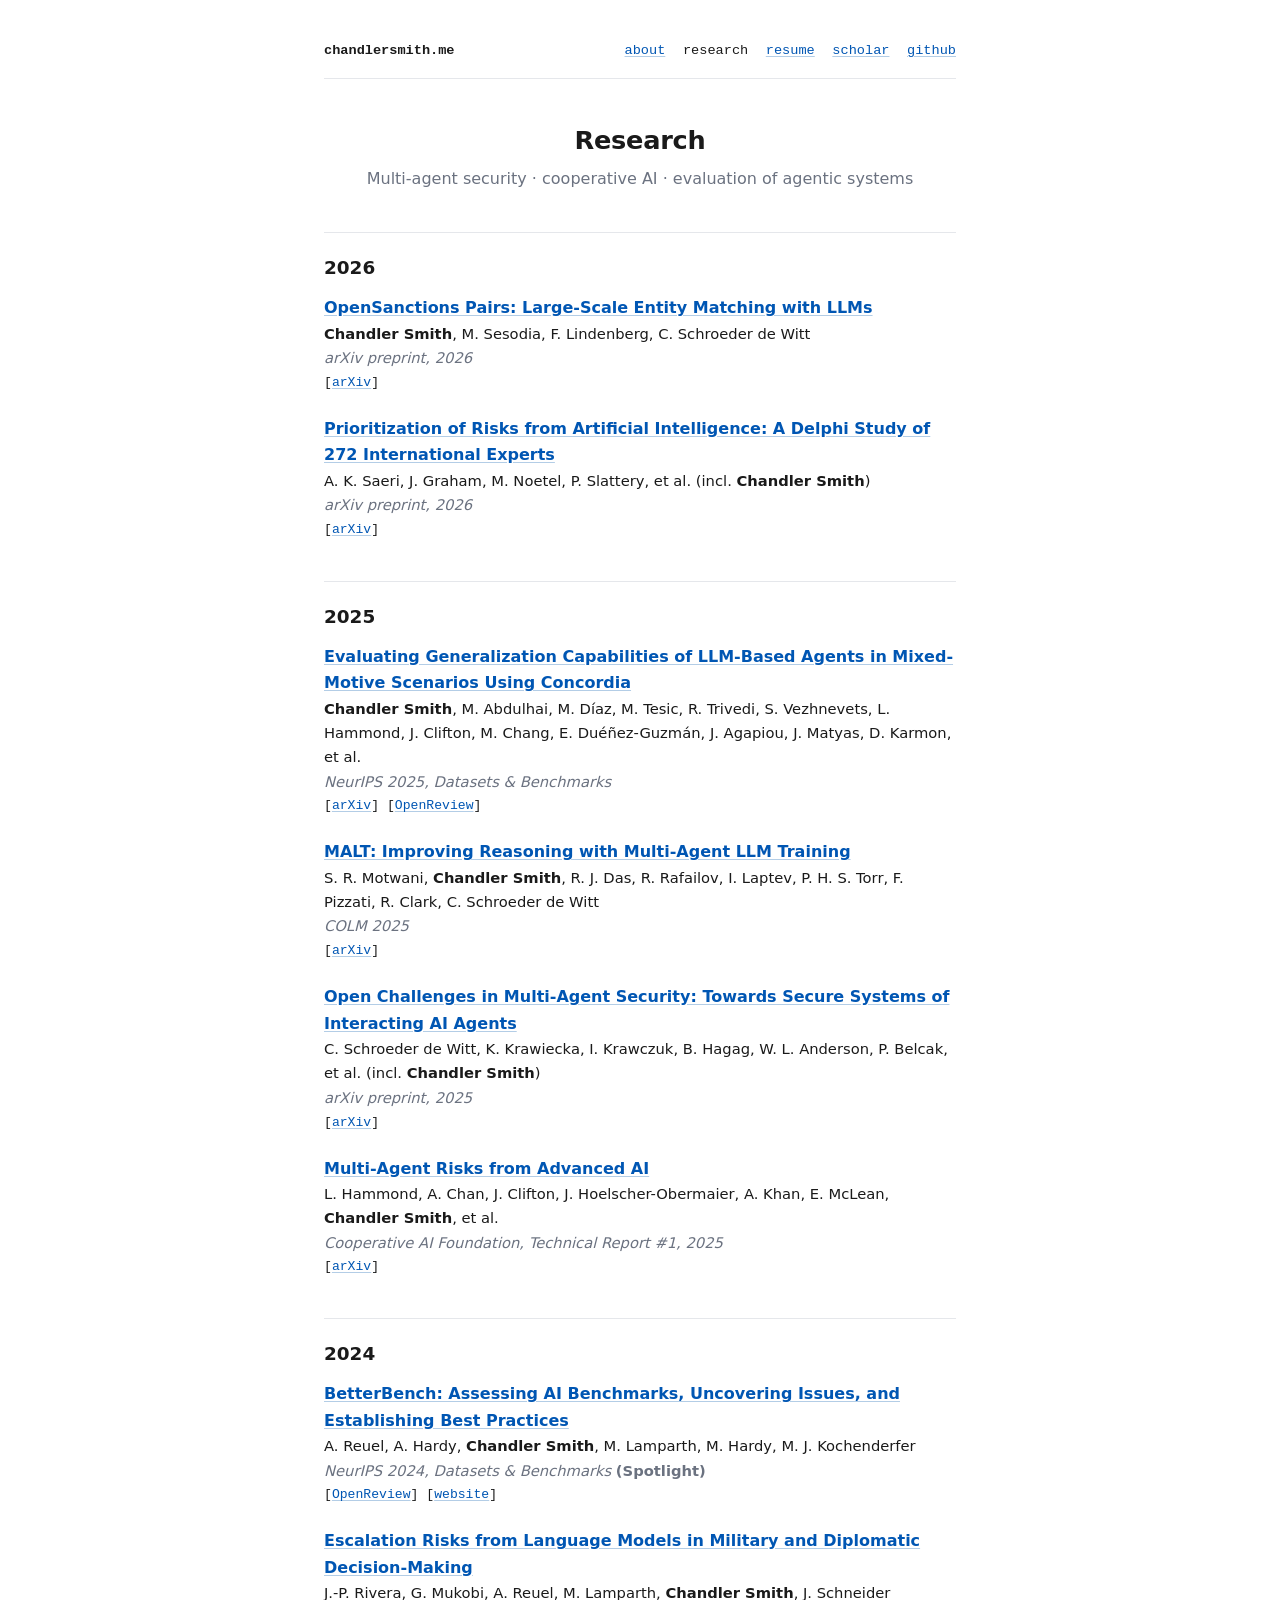
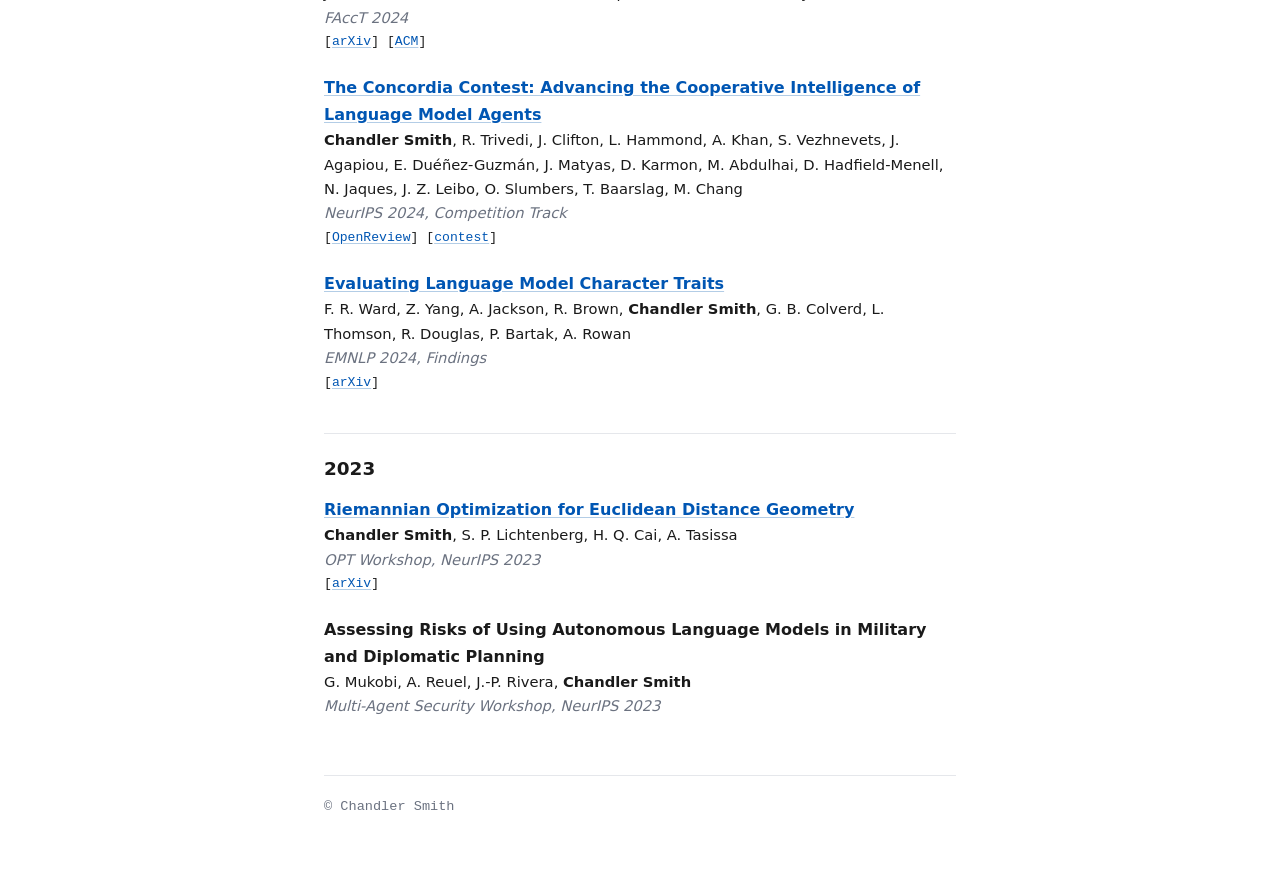
==== research.html @ a65b5d95 "Redesign site: clean two-page layout with research tab - Rewrite index.html as a minimal, typography" ====
<!DOCTYPE html>
<html lang="en">
<head>
    <meta charset="UTF-8">
    <meta name="viewport" content="width=device-width, initial-scale=1.0">
    <title>Research — Chandler Smith</title>
    <meta name="description" content="Publications by Chandler Smith on multi-agent security, cooperative AI, AI control, and the evaluation of agentic systems.">
    <link rel="canonical" href="https://chandlersmith.me/research.html">
    <meta property="og:title" content="Research — Chandler Smith">
    <meta property="og:description" content="Publications on multi-agent security, cooperative AI, AI control, and the evaluation of agentic systems.">
    <meta property="og:url" content="https://chandlersmith.me/research.html">
    <meta property="og:image" content="https://chandlersmith.me/images/portrait.jpg">
    <meta name="twitter:card" content="summary">
    <link rel="icon" type="image/svg+xml" href="favicon.svg">
    <link rel="stylesheet" href="style.css">
</head>
<body>
    <nav>
        <a class="site-name" href="./">chandlersmith.me</a>
        <a href="./">about</a>
        <a class="active" href="research.html" aria-current="page">research</a>
        <a href="assets/chandler-smith-resume.pdf">resume</a>
        <a href="https://scholar.google.com/citations?user=MW32guUAAAAJ&amp;hl=en">scholar</a>
        <a href="https://github.com/chansmi">github</a>
    </nav>

    <h1>Research</h1>
    <p class="role">Multi-agent security &middot; cooperative AI &middot; evaluation of agentic systems</p>

    <h2>2026</h2>
    <ul class="pubs">
        <li>
            <span class="pub-title"><a href="https://arxiv.org/abs/2603.11051">OpenSanctions Pairs: Large-Scale Entity Matching with LLMs</a></span>
            <span class="pub-authors"><b>Chandler Smith</b>, M. Sesodia, F. Lindenberg, C. Schroeder de Witt</span>
            <span class="pub-venue">arXiv preprint, 2026</span>
            <span class="pub-links">[<a href="https://arxiv.org/abs/2603.11051">arXiv</a>]</span>
        </li>
        <li>
            <span class="pub-title"><a href="https://arxiv.org/abs/2606.04490">Prioritization of Risks from Artificial Intelligence: A Delphi Study of 272 International Experts</a></span>
            <span class="pub-authors">A. K. Saeri, J. Graham, M. Noetel, P. Slattery, et al. (incl. <b>Chandler Smith</b>)</span>
            <span class="pub-venue">arXiv preprint, 2026</span>
            <span class="pub-links">[<a href="https://arxiv.org/abs/2606.04490">arXiv</a>]</span>
        </li>
    </ul>

    <h2>2025</h2>
    <ul class="pubs">
        <li>
            <span class="pub-title"><a href="https://arxiv.org/abs/2512.03318">Evaluating Generalization Capabilities of LLM-Based Agents in Mixed-Motive Scenarios Using Concordia</a></span>
            <span class="pub-authors"><b>Chandler Smith</b>, M. Abdulhai, M. Díaz, M. Tesic, R. Trivedi, S. Vezhnevets, L. Hammond, J. Clifton, M. Chang, E. Duéñez-Guzmán, J. Agapiou, J. Matyas, D. Karmon, et al.</span>
            <span class="pub-venue">NeurIPS 2025, Datasets &amp; Benchmarks</span>
            <span class="pub-links">[<a href="https://arxiv.org/abs/2512.03318">arXiv</a>] [<a href="https://openreview.net/pdf?id=yG4Fj0voJZ">OpenReview</a>]</span>
        </li>
        <li>
            <span class="pub-title"><a href="https://arxiv.org/abs/2412.01928">MALT: Improving Reasoning with Multi-Agent LLM Training</a></span>
            <span class="pub-authors">S. R. Motwani, <b>Chandler Smith</b>, R. J. Das, R. Rafailov, I. Laptev, P. H. S. Torr, F. Pizzati, R. Clark, C. Schroeder de Witt</span>
            <span class="pub-venue">COLM 2025</span>
            <span class="pub-links">[<a href="https://arxiv.org/abs/2412.01928">arXiv</a>]</span>
        </li>
        <li>
            <span class="pub-title"><a href="https://arxiv.org/abs/2505.02077">Open Challenges in Multi-Agent Security: Towards Secure Systems of Interacting AI Agents</a></span>
            <span class="pub-authors">C. Schroeder de Witt, K. Krawiecka, I. Krawczuk, B. Hagag, W. L. Anderson, P. Belcak, et al. (incl. <b>Chandler Smith</b>)</span>
            <span class="pub-venue">arXiv preprint, 2025</span>
            <span class="pub-links">[<a href="https://arxiv.org/abs/2505.02077">arXiv</a>]</span>
        </li>
        <li>
            <span class="pub-title"><a href="https://arxiv.org/abs/2502.14143">Multi-Agent Risks from Advanced AI</a></span>
            <span class="pub-authors">L. Hammond, A. Chan, J. Clifton, J. Hoelscher-Obermaier, A. Khan, E. McLean, <b>Chandler Smith</b>, et al.</span>
            <span class="pub-venue">Cooperative AI Foundation, Technical Report #1, 2025</span>
            <span class="pub-links">[<a href="https://arxiv.org/abs/2502.14143">arXiv</a>]</span>
        </li>
    </ul>

    <h2>2024</h2>
    <ul class="pubs">
        <li>
            <span class="pub-title"><a href="https://openreview.net/forum?id=hcOq2buakM">BetterBench: Assessing AI Benchmarks, Uncovering Issues, and Establishing Best Practices</a></span>
            <span class="pub-authors">A. Reuel, A. Hardy, <b>Chandler Smith</b>, M. Lamparth, M. Hardy, M. J. Kochenderfer</span>
            <span class="pub-venue">NeurIPS 2024, Datasets &amp; Benchmarks <span class="pub-note">(Spotlight)</span></span>
            <span class="pub-links">[<a href="https://openreview.net/forum?id=hcOq2buakM">OpenReview</a>] [<a href="https://betterbench.stanford.edu/">website</a>]</span>
        </li>
        <li>
            <span class="pub-title"><a href="https://dl.acm.org/doi/10.1145/3630106.3658942">Escalation Risks from Language Models in Military and Diplomatic Decision-Making</a></span>
            <span class="pub-authors">J.-P. Rivera, G. Mukobi, A. Reuel, M. Lamparth, <b>Chandler Smith</b>, J. Schneider</span>
            <span class="pub-venue">FAccT 2024</span>
            <span class="pub-links">[<a href="https://arxiv.org/abs/2401.03408">arXiv</a>] [<a href="https://dl.acm.org/doi/10.1145/3630106.3658942">ACM</a>]</span>
        </li>
        <li>
            <span class="pub-title"><a href="https://openreview.net/forum?id=dfeFy1PSSw">The Concordia Contest: Advancing the Cooperative Intelligence of Language Model Agents</a></span>
            <span class="pub-authors"><b>Chandler Smith</b>, R. Trivedi, J. Clifton, L. Hammond, A. Khan, S. Vezhnevets, J. Agapiou, E. Duéñez-Guzmán, J. Matyas, D. Karmon, M. Abdulhai, D. Hadfield-Menell, N. Jaques, J. Z. Leibo, O. Slumbers, T. Baarslag, M. Chang</span>
            <span class="pub-venue">NeurIPS 2024, Competition Track</span>
            <span class="pub-links">[<a href="https://openreview.net/forum?id=dfeFy1PSSw">OpenReview</a>] [<a href="https://www.codabench.org/competitions/3888/">contest</a>]</span>
        </li>
        <li>
            <span class="pub-title"><a href="https://arxiv.org/abs/2410.04272">Evaluating Language Model Character Traits</a></span>
            <span class="pub-authors">F. R. Ward, Z. Yang, A. Jackson, R. Brown, <b>Chandler Smith</b>, G. B. Colverd, L. Thomson, R. Douglas, P. Bartak, A. Rowan</span>
            <span class="pub-venue">EMNLP 2024, Findings</span>
            <span class="pub-links">[<a href="https://arxiv.org/abs/2410.04272">arXiv</a>]</span>
        </li>
    </ul>

    <h2>2023</h2>
    <ul class="pubs">
        <li>
            <span class="pub-title"><a href="https://arxiv.org/abs/2410.06376">Riemannian Optimization for Euclidean Distance Geometry</a></span>
            <span class="pub-authors"><b>Chandler Smith</b>, S. P. Lichtenberg, H. Q. Cai, A. Tasissa</span>
            <span class="pub-venue">OPT Workshop, NeurIPS 2023</span>
            <span class="pub-links">[<a href="https://arxiv.org/abs/2410.06376">arXiv</a>]</span>
        </li>
        <li>
            <span class="pub-title">Assessing Risks of Using Autonomous Language Models in Military and Diplomatic Planning</span>
            <span class="pub-authors">G. Mukobi, A. Reuel, J.-P. Rivera, <b>Chandler Smith</b></span>
            <span class="pub-venue">Multi-Agent Security Workshop, NeurIPS 2023</span>
        </li>
    </ul>

    <footer>&copy; Chandler Smith</footer>
</body>
</html>
---- style.css ----
:root {
  --bg: #ffffff;
  --text: #1a1a1a;
  --muted: #6b7280;
  --link: #0056b3;
  --link-underline: #b3cde6;
  --rule: #e5e7eb;
  --mono: ui-monospace, "SF Mono", Menlo, Consolas, monospace;
}

@media (prefers-color-scheme: dark) {
  :root {
    --bg: #111417;
    --text: #e6e6e6;
    --muted: #9ca3af;
    --link: #7ab3e8;
    --link-underline: #3d5a75;
    --rule: #2a2f36;
  }
}

* {
  box-sizing: border-box;
}

body {
  margin: 0 auto;
  padding: 2.5rem 1.25rem 4rem;
  max-width: 42rem;
  background: var(--bg);
  color: var(--text);
  font-family: system-ui, -apple-system, "Segoe UI", Helvetica, Arial, sans-serif;
  font-size: 16px;
  line-height: 1.65;
}

a {
  color: var(--link);
  text-decoration: underline;
  text-decoration-color: var(--link-underline);
  text-underline-offset: 2px;
  transition: text-decoration-color 0.15s ease;
}

a:hover {
  text-decoration-color: var(--link);
}

nav {
  display: flex;
  flex-wrap: wrap;
  align-items: baseline;
  gap: 0.35rem 1.1rem;
  font-family: var(--mono);
  font-size: 0.85rem;
  padding-bottom: 1rem;
  border-bottom: 1px solid var(--rule);
  margin-bottom: 2.5rem;
}

nav .site-name {
  font-weight: 600;
  color: var(--text);
  text-decoration: none;
  margin-right: auto;
}

nav a.active {
  color: var(--text);
  text-decoration: none;
  pointer-events: none;
}

.portrait {
  display: block;
  margin: 0 auto 1.5rem;
  width: 220px;
  max-width: 100%;
  height: auto;
  border-radius: 6px;
}

h1 {
  font-size: 1.6rem;
  font-weight: 650;
  text-align: center;
  margin: 0 0 0.25rem;
  letter-spacing: -0.01em;
}

.role {
  text-align: center;
  color: var(--muted);
  margin: 0 0 2.25rem;
}

h2 {
  font-size: 1.15rem;
  font-weight: 650;
  margin: 2.5rem 0 0.75rem;
  padding-top: 1.25rem;
  border-top: 1px solid var(--rule);
}

/* News list */
.news {
  list-style: none;
  padding: 0;
  margin: 0;
}

.news li {
  display: flex;
  gap: 1rem;
  margin-bottom: 0.5rem;
}

.news .date {
  font-family: var(--mono);
  font-size: 0.82rem;
  color: var(--muted);
  white-space: nowrap;
  padding-top: 0.15rem;
}

/* Contact row */
.contact {
  font-size: 0.95rem;
}

/* Publications */
.pubs {
  list-style: none;
  padding: 0;
  margin: 0;
}

.pubs li {
  margin-bottom: 1.4rem;
}

.pubs li > span {
  display: block;
}

.pub-title {
  font-weight: 600;
}

.pub-authors {
  font-size: 0.92rem;
}

.pub-venue {
  font-size: 0.92rem;
  font-style: italic;
  color: var(--muted);
}

.pub-venue .pub-note {
  font-style: normal;
  font-weight: 600;
}

.pub-links {
  font-family: var(--mono);
  font-size: 0.82rem;
  margin-top: 0.1rem;
}

footer {
  margin-top: 3.5rem;
  padding-top: 1.25rem;
  border-top: 1px solid var(--rule);
  font-size: 0.85rem;
  color: var(--muted);
  font-family: var(--mono);
}

@media (max-width: 480px) {
  body {
    padding-top: 1.5rem;
  }

  nav .site-name {
    width: 100%;
  }

  .portrait {
    width: 180px;
  }

  .news li {
    flex-direction: column;
    gap: 0;
    margin-bottom: 0.9rem;
  }
}
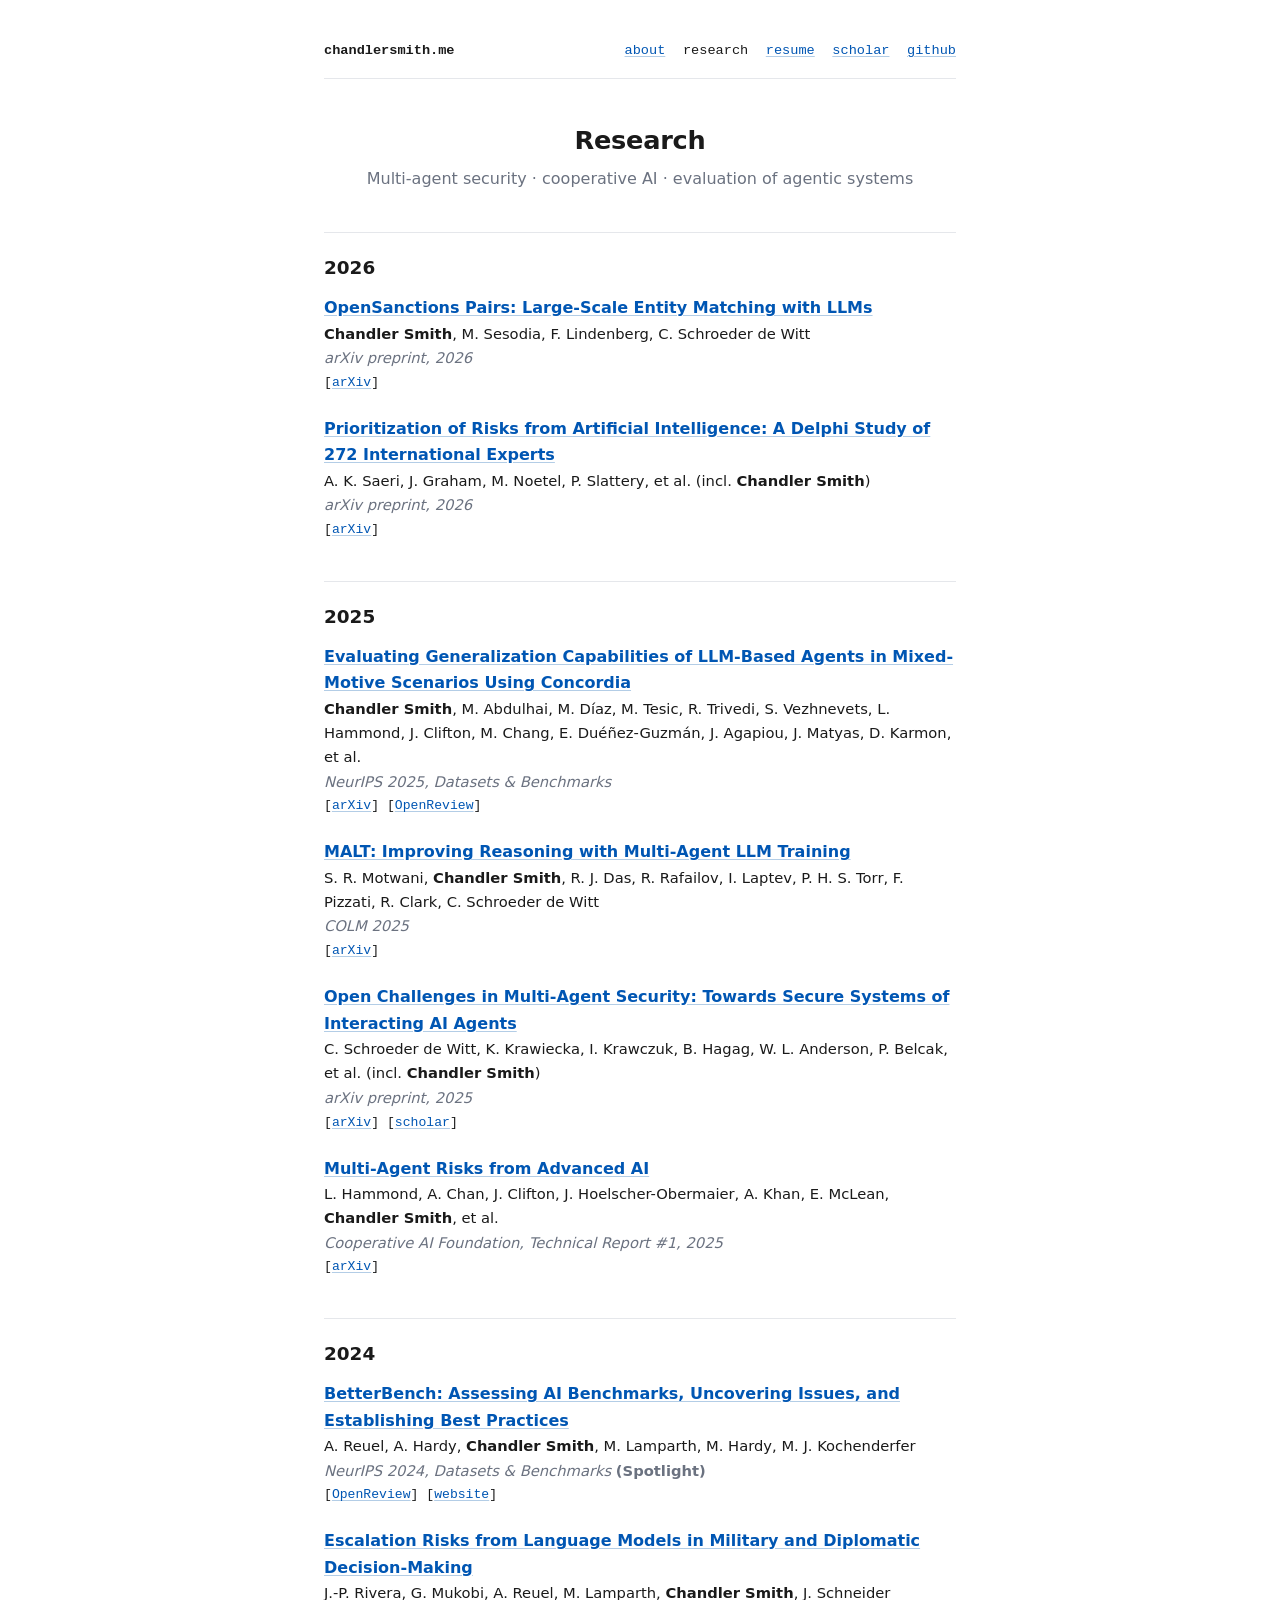
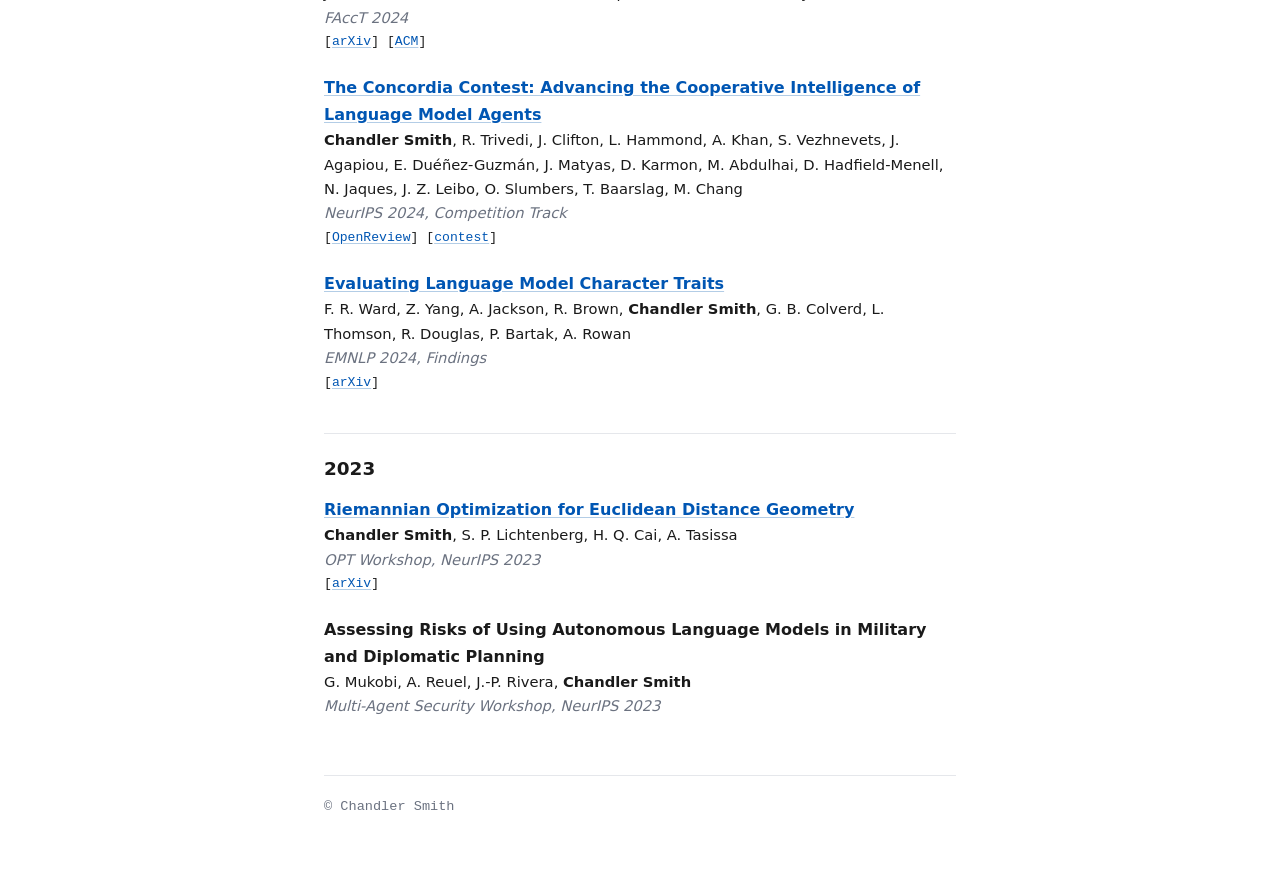
==== commit 8838a948: "Polish: capitalize Student Researcher, update Torr link, add Scholar link for multi-agent security p" ====
--- a/research.html
+++ b/research.html
@@ -61,7 +61,7 @@
             <span class="pub-title"><a href="https://arxiv.org/abs/2505.02077">Open Challenges in Multi-Agent Security: Towards Secure Systems of Interacting AI Agents</a></span>
             <span class="pub-authors">C. Schroeder de Witt, K. Krawiecka, I. Krawczuk, B. Hagag, W. L. Anderson, P. Belcak, et al. (incl. <b>Chandler Smith</b>)</span>
             <span class="pub-venue">arXiv preprint, 2025</span>
-            <span class="pub-links">[<a href="https://arxiv.org/abs/2505.02077">arXiv</a>]</span>
+            <span class="pub-links">[<a href="https://arxiv.org/abs/2505.02077">arXiv</a>] [<a href="https://scholar.google.com/citations?view_op=view_citation&amp;hl=en&amp;user=MW32guUAAAAJ&amp;citation_for_view=MW32guUAAAAJ:_kc_bZDykSQC">scholar</a>]</span>
         </li>
         <li>
             <span class="pub-title"><a href="https://arxiv.org/abs/2502.14143">Multi-Agent Risks from Advanced AI</a></span>
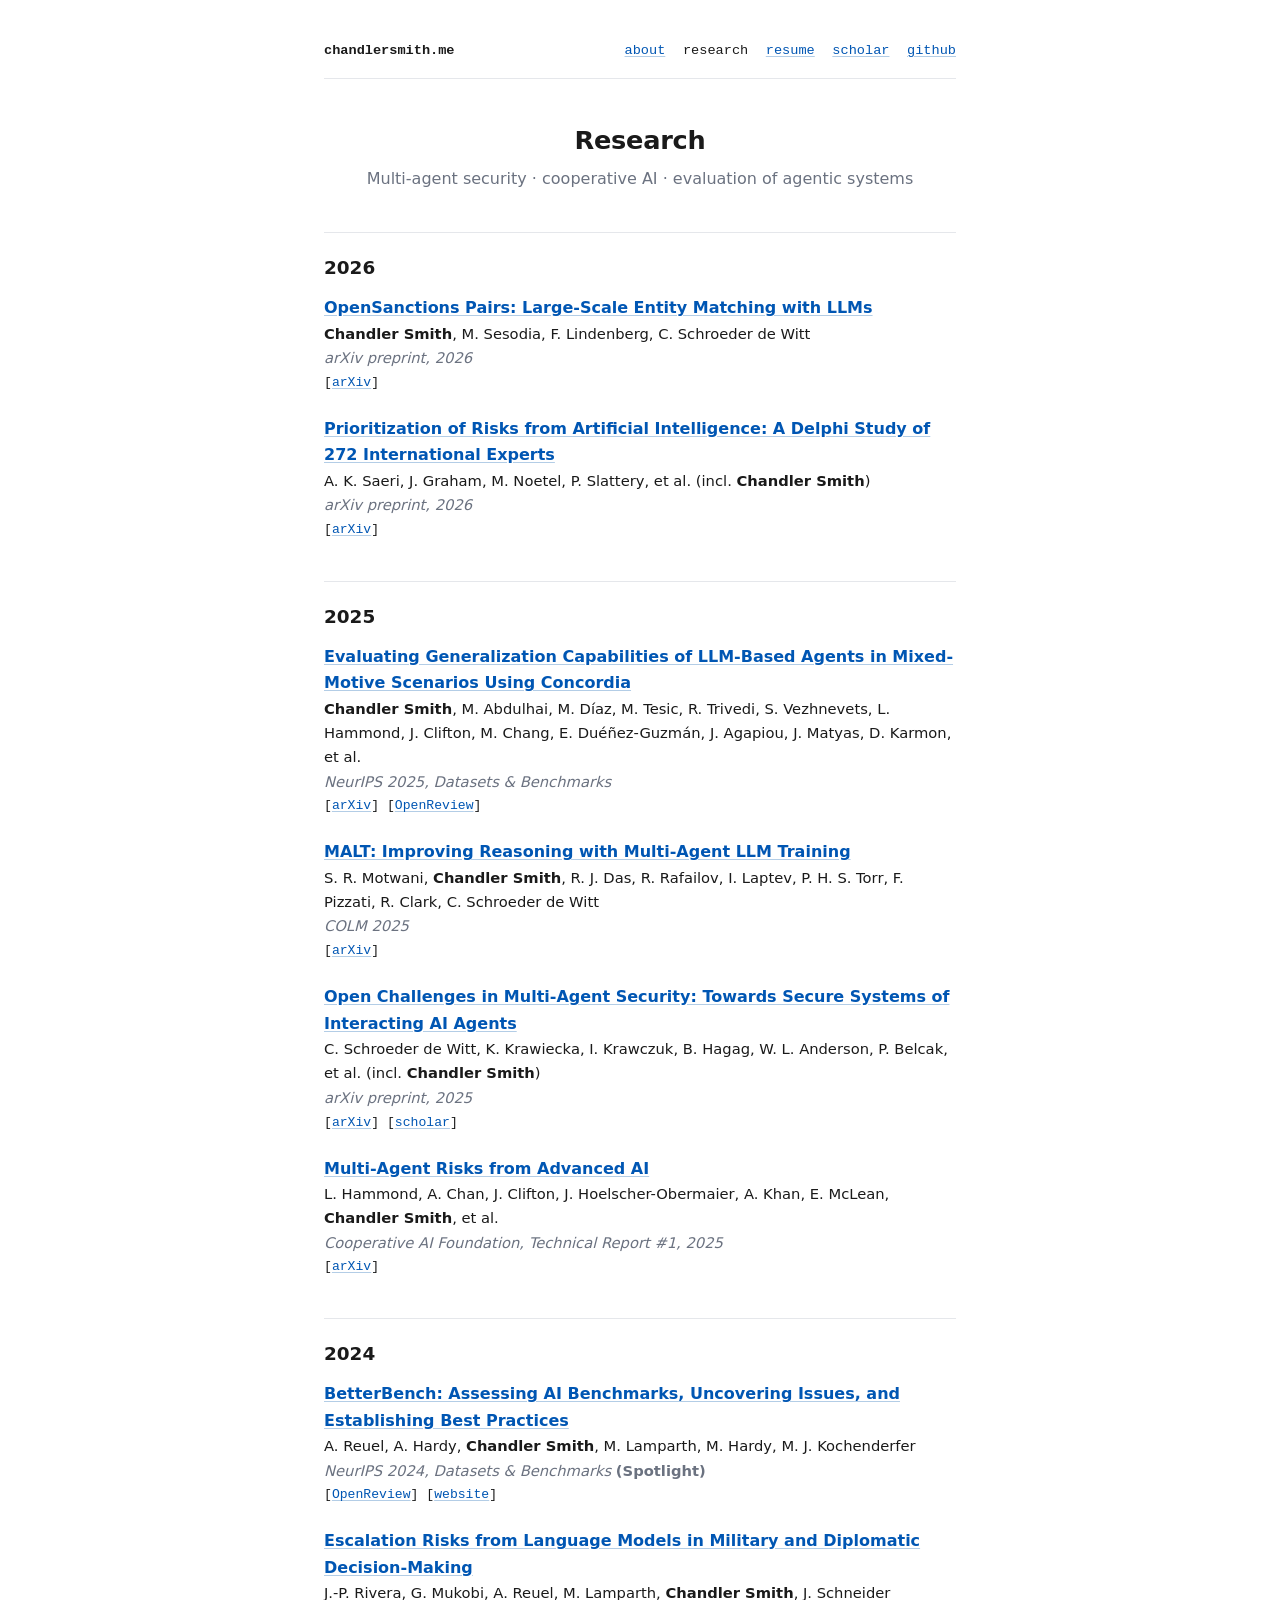
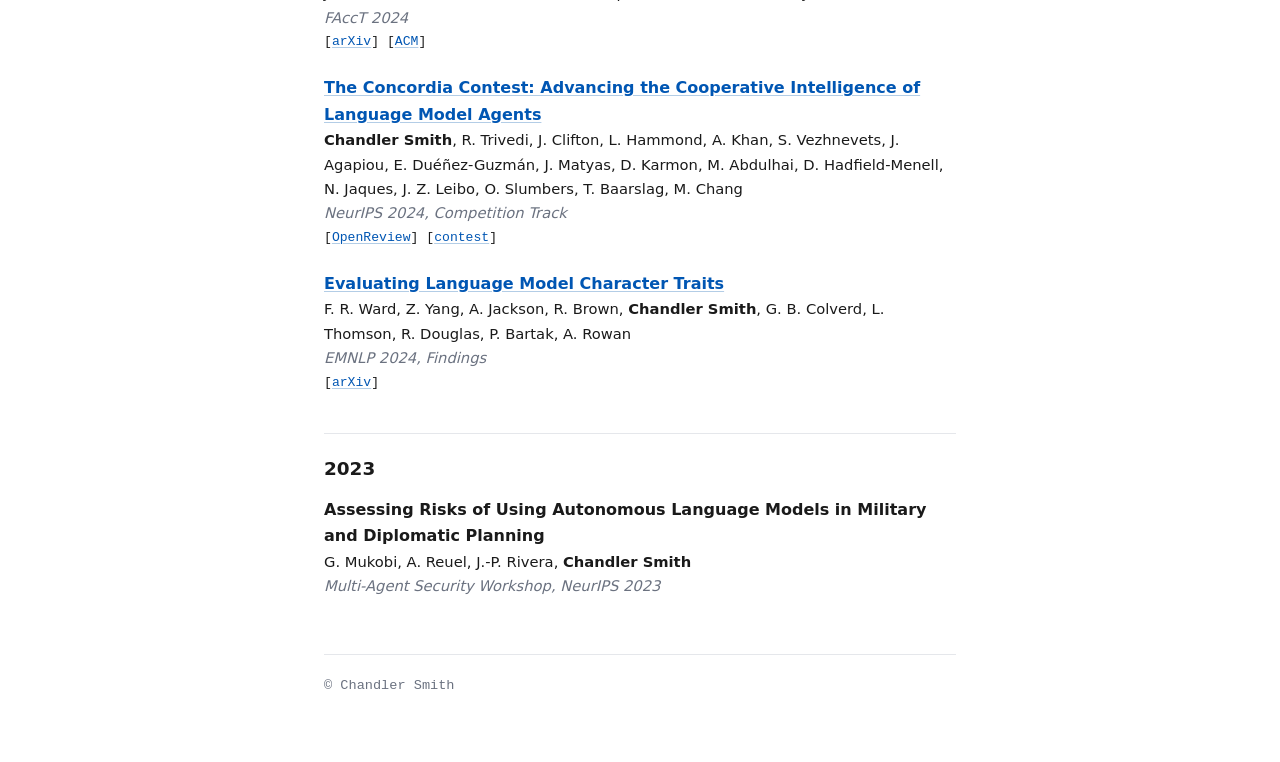
==== commit ff62692f: "Remove Riemannian Optimization paper (different C. M. Smith) Co-Authored-By: Claude Fable 5 <noreply" ====
--- a/research.html
+++ b/research.html
@@ -102,12 +102,6 @@
     <h2>2023</h2>
     <ul class="pubs">
         <li>
-            <span class="pub-title"><a href="https://arxiv.org/abs/2410.06376">Riemannian Optimization for Euclidean Distance Geometry</a></span>
-            <span class="pub-authors"><b>Chandler Smith</b>, S. P. Lichtenberg, H. Q. Cai, A. Tasissa</span>
-            <span class="pub-venue">OPT Workshop, NeurIPS 2023</span>
-            <span class="pub-links">[<a href="https://arxiv.org/abs/2410.06376">arXiv</a>]</span>
-        </li>
-        <li>
             <span class="pub-title">Assessing Risks of Using Autonomous Language Models in Military and Diplomatic Planning</span>
             <span class="pub-authors">G. Mukobi, A. Reuel, J.-P. Rivera, <b>Chandler Smith</b></span>
             <span class="pub-venue">Multi-Agent Security Workshop, NeurIPS 2023</span>
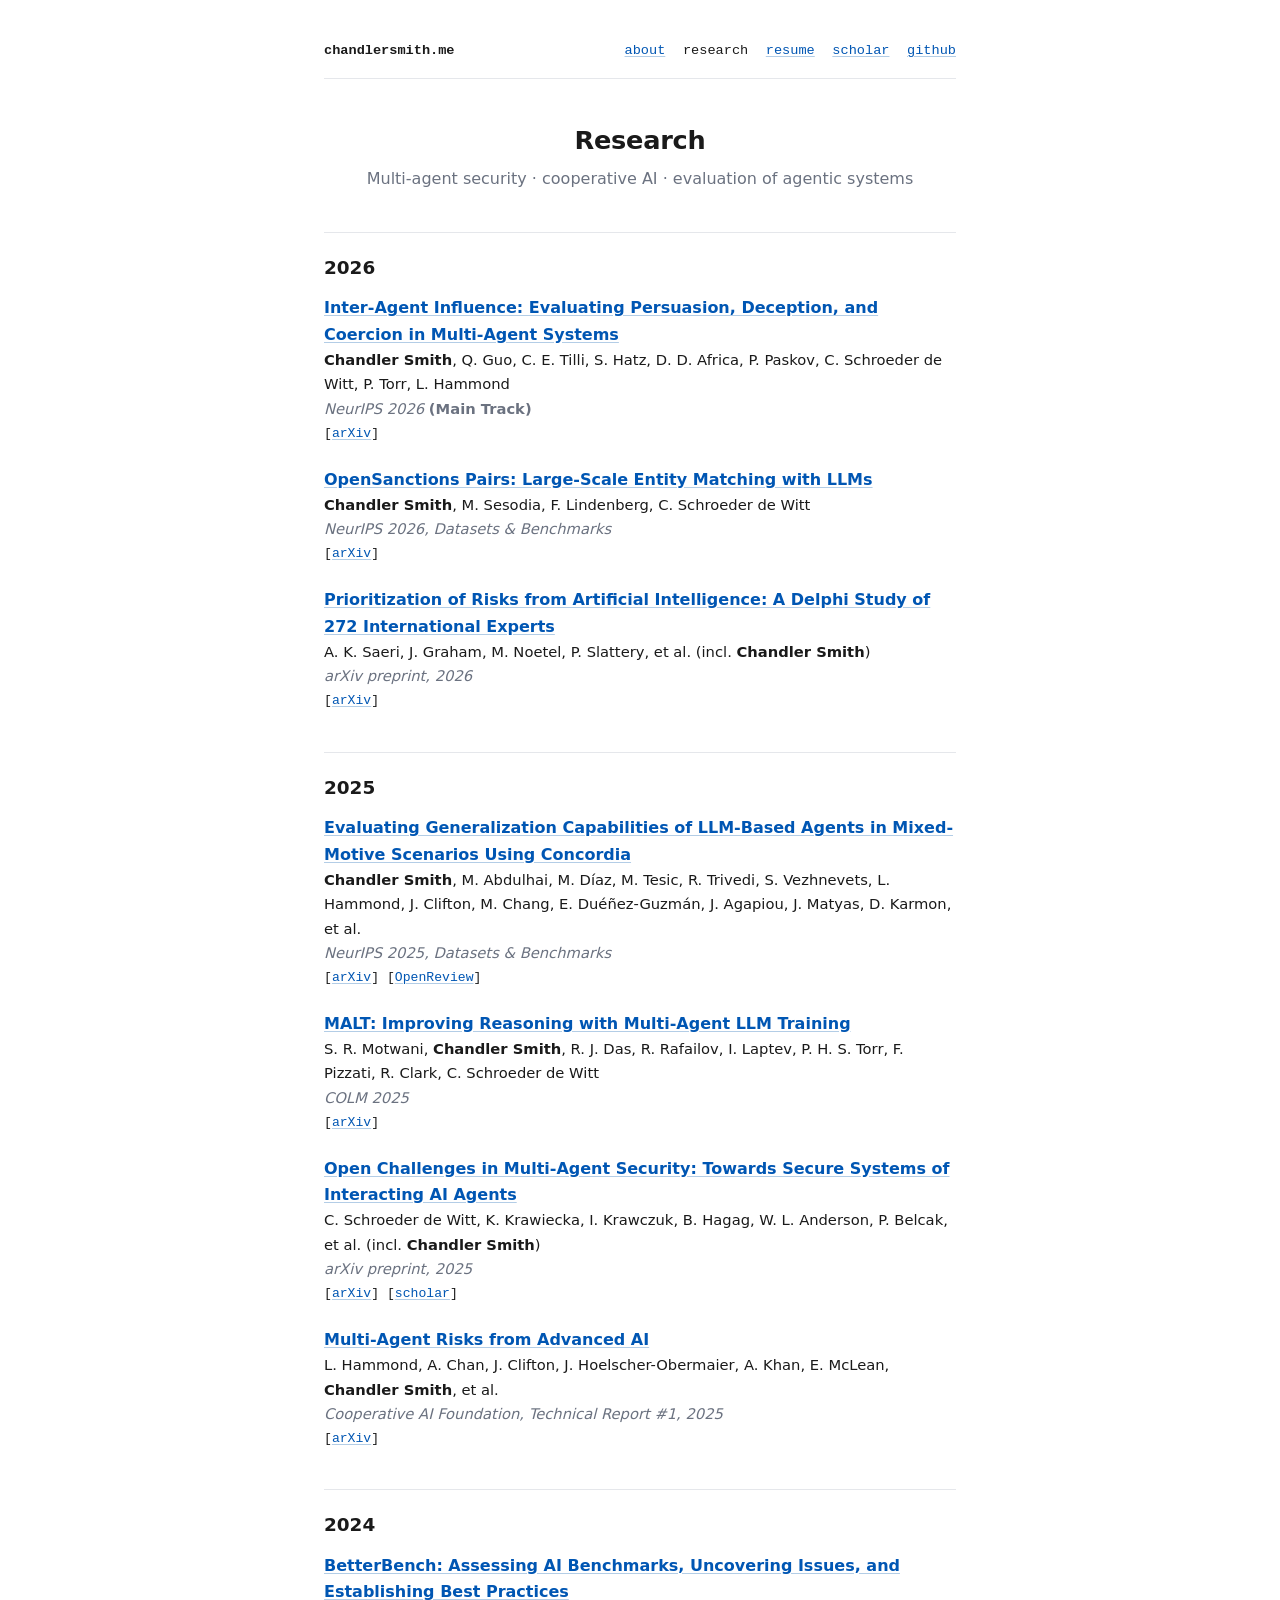
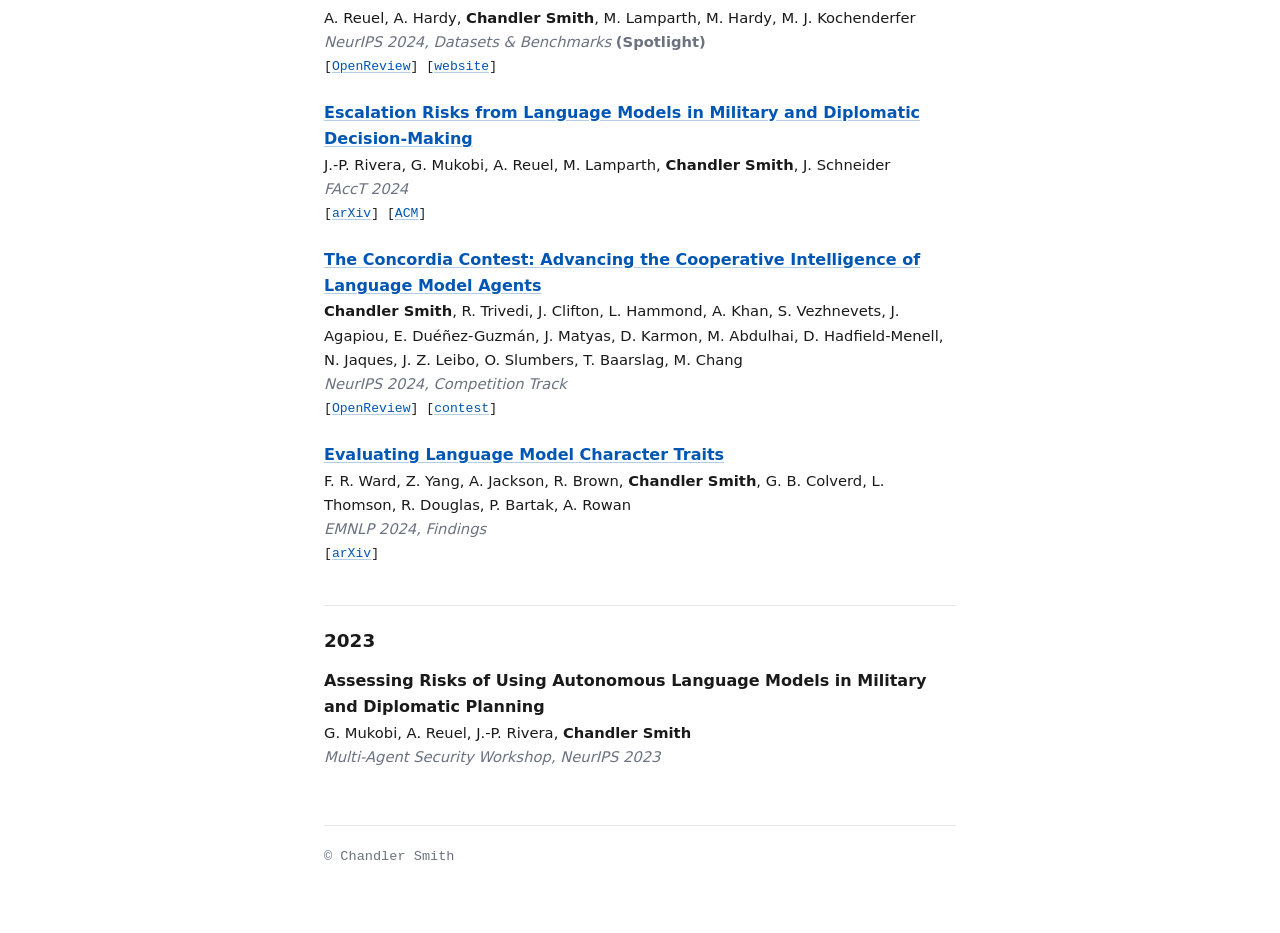
==== commit da34a930: "Add Inter-Agent Influence paper and NeurIPS 2026 acceptances - Add Inter-Agent Influence: Evaluating" ====
--- a/research.html
+++ b/research.html
@@ -30,9 +30,15 @@
     <h2>2026</h2>
     <ul class="pubs">
         <li>
+            <span class="pub-title"><a href="https://arxiv.org/abs/2611.04556">Inter-Agent Influence: Evaluating Persuasion, Deception, and Coercion in Multi-Agent Systems</a></span>
+            <span class="pub-authors"><b>Chandler Smith</b>, Q. Guo, C. E. Tilli, S. Hatz, D. D. Africa, P. Paskov, C. Schroeder de Witt, P. Torr, L. Hammond</span>
+            <span class="pub-venue">NeurIPS 2026 <span class="pub-note">(Main Track)</span></span>
+            <span class="pub-links">[<a href="https://arxiv.org/abs/2611.04556">arXiv</a>]</span>
+        </li>
+        <li>
             <span class="pub-title"><a href="https://arxiv.org/abs/2603.11051">OpenSanctions Pairs: Large-Scale Entity Matching with LLMs</a></span>
             <span class="pub-authors"><b>Chandler Smith</b>, M. Sesodia, F. Lindenberg, C. Schroeder de Witt</span>
-            <span class="pub-venue">arXiv preprint, 2026</span>
+            <span class="pub-venue">NeurIPS 2026, Datasets &amp; Benchmarks</span>
             <span class="pub-links">[<a href="https://arxiv.org/abs/2603.11051">arXiv</a>]</span>
         </li>
         <li>
--- a/style.css
+++ b/style.css
@@ -103,6 +103,14 @@
 }
 
 /* News list */
+.news-year {
+  font-family: var(--mono);
+  font-size: 0.85rem;
+  font-weight: 600;
+  color: var(--muted);
+  margin: 1.25rem 0 0.4rem;
+}
+
 .news {
   list-style: none;
   padding: 0;
@@ -110,17 +118,7 @@
 }
 
 .news li {
-  display: flex;
-  gap: 1rem;
   margin-bottom: 0.5rem;
-}
-
-.news .date {
-  font-family: var(--mono);
-  font-size: 0.82rem;
-  color: var(--muted);
-  white-space: nowrap;
-  padding-top: 0.15rem;
 }
 
 /* Contact row */
@@ -189,10 +187,4 @@
   .portrait {
     width: 180px;
   }
-
-  .news li {
-    flex-direction: column;
-    gap: 0;
-    margin-bottom: 0.9rem;
-  }
 }
